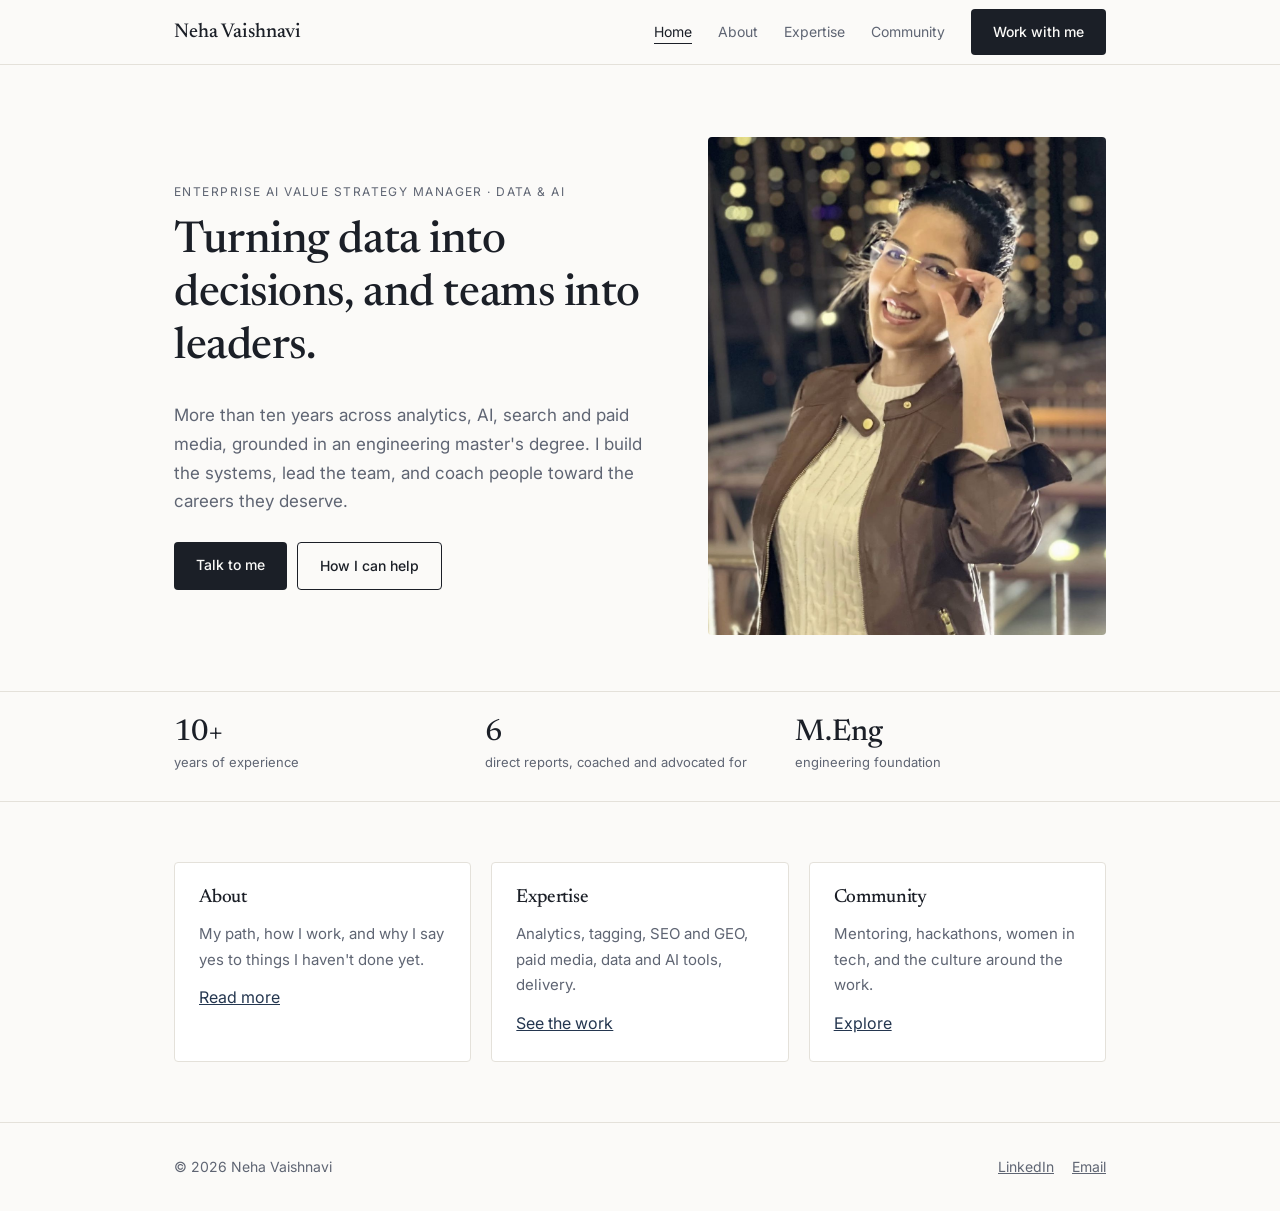
==== index.html @ 12bc591e "Add files via upload" ====
<!DOCTYPE html><html lang="en"><head><meta charset="utf-8"><meta name="viewport" content="width=device-width,initial-scale=1">
<title>Enterprise AI Value Strategy Manager | Neha Vaishnavi</title><meta name="description" content="Neha Vaishnavi, Enterprise AI Value Strategy Manager. Data, AI, analytics and team leadership.">
<link href="https://fonts.googleapis.com/css2?family=Newsreader:ital,wght@0,400;0,500;1,400&family=Inter:wght@400;500&display=swap" rel="stylesheet">
<link rel="stylesheet" href="style.css"></head><body>
<header><div class="w"><a class="logo" href="index.html">Neha Vaishnavi</a><nav><a href="index.html" class=on>Home</a><a href="about.html">About</a><a href="expertise.html">Expertise</a><a href="community.html">Community</a><a class="btn" href="book.html" style="margin-left:26px;color:var(--bg)">Work with me</a></nav></div></header>

<div class="hero"><div class="w"><div><div class="eb">Enterprise AI Value Strategy Manager · Data &amp; AI</div>
<h1>Turning data into decisions, and teams into leaders.</h1>
<p>More than ten years across analytics, AI, search and paid media, grounded in an engineering master's degree. I build the systems, lead the team, and coach people toward the careers they deserve.</p>
<div class="cta"><a class="btn" href="book.html">Talk to me</a><a class="btn o" href="expertise.html">How I can help</a></div></div>
<img class="pic" src="portrait.jpg" alt="Neha Vaishnavi"></div></div>
<div class="stats"><div class="w"><div><b>10+</b><span>years of experience</span></div><div><b>6</b><span>direct reports, coached and advocated for</span></div><div><b>M.Eng</b><span>engineering foundation</span></div></div></div>
<section><div class="w"><div class="cols">
<div class="card"><h3>About</h3><p>My path, how I work, and why I say yes to things I haven't done yet.</p><a href="about.html">Read more</a></div>
<div class="card"><h3>Expertise</h3><p>Analytics, tagging, SEO and GEO, paid media, data and AI tools, delivery.</p><a href="expertise.html">See the work</a></div>
<div class="card"><h3>Community</h3><p>Mentoring, hackathons, women in tech, and the culture around the work.</p><a href="community.html">Explore</a></div></div></div></section>
<footer><div class="w"><span>© <script>document.write(new Date().getFullYear())</script> Neha Vaishnavi</span><span><a href="https://www.linkedin.com/in/YOUR-LINKEDIN">LinkedIn</a><a href="mailto:YOUR-EMAIL">Email</a></span></div></footer></body></html>
---- style.css ----
:root{--bg:#fbfaf8;--ink:#1b1f27;--muted:#5f6573;--line:#e4e1da;--acc:#24364f;--card:#fff}
@media(prefers-color-scheme:dark){:root{--bg:#14161a;--ink:#ecebe7;--muted:#a0a4ae;--line:#2a2d34;--acc:#a9bbd6;--card:#1b1e24}}
*{box-sizing:border-box}html{scroll-behavior:smooth}
body{margin:0;background:var(--bg);color:var(--ink);font:16px/1.7 Inter,system-ui,sans-serif}
h1,h2,h3{font-family:Newsreader,Georgia,serif;font-weight:500;line-height:1.2;margin:0 0 .6em;letter-spacing:-.01em}
h1{font-size:clamp(30px,4.4vw,44px)}h2{font-size:clamp(24px,3vw,30px)}h3{font-size:19px}
a{color:var(--acc)}
.w{max-width:980px;margin:0 auto;padding:0 24px}
header{border-bottom:1px solid var(--line);position:sticky;top:0;background:var(--bg);z-index:9}
header .w{display:flex;justify-content:space-between;align-items:center;height:64px}
.logo{font:500 20px Newsreader,serif;color:var(--ink);text-decoration:none}
nav a{color:var(--muted);text-decoration:none;margin-left:26px;font-size:14px}
nav a:hover,nav a.on{color:var(--ink)}nav a.on{border-bottom:1px solid var(--ink);padding-bottom:3px}
.btn{display:inline-block;background:var(--ink);color:var(--bg)!important;padding:11px 22px;border-radius:4px;font-size:14px;font-weight:500;text-decoration:none}
.btn.o{background:none;color:var(--ink)!important;border:1px solid var(--ink)}
.eb{font-size:12px;letter-spacing:.12em;text-transform:uppercase;color:var(--muted);margin-bottom:14px}
.hero{padding:72px 0 56px}.hero .w{display:grid;grid-template-columns:1.2fr 1fr;gap:56px;align-items:center}
.hero p{color:var(--muted);font-size:17px;max-width:32em}.cta{display:flex;gap:10px;margin-top:26px;flex-wrap:wrap}
.pic{width:100%;aspect-ratio:4/5;object-fit:cover;border-radius:4px;background:var(--line);display:block}
.stats{border-top:1px solid var(--line);border-bottom:1px solid var(--line)}
.stats .w{display:grid;grid-template-columns:repeat(3,1fr);padding-top:26px;padding-bottom:26px}
.stats b{font:500 30px Newsreader,serif;display:block}.stats span{color:var(--muted);font-size:13px}
section{padding:60px 0}.pg{padding:56px 0 20px}.pg p.lead{color:var(--muted);max-width:36em;font-size:17px}
.cols{display:grid;grid-template-columns:repeat(3,1fr);gap:20px}
.card{border:1px solid var(--line);background:var(--card);border-radius:4px;padding:24px}
.card p{color:var(--muted);font-size:15px;margin:0 0 12px}
.two{display:grid;grid-template-columns:1fr 1.2fr;gap:52px;align-items:start}
.rows div{display:grid;grid-template-columns:200px 1fr;gap:24px;padding:20px 0;border-top:1px solid var(--line)}
.rows h3{margin:0}.rows p{margin:0;color:var(--muted)}
.gal{display:grid;grid-template-columns:repeat(auto-fill,minmax(250px,1fr));gap:22px}
.gal img{width:100%;aspect-ratio:4/5;object-fit:cover;border-radius:4px;display:block;background:var(--line)}
.gal figcaption{font-size:13px;color:var(--muted);margin-top:8px}figure{margin:0}
.price{display:grid;grid-template-columns:1fr 1fr;gap:20px;max-width:640px}
.price b{font:500 38px Newsreader,serif;display:block;margin:6px 0}
.note{font-size:14px;color:var(--muted);margin-top:18px;max-width:40em}
q{display:block;font:italic 400 24px/1.4 Newsreader,serif;max-width:26em}q:before,q:after{content:""}
footer{border-top:1px solid var(--line);padding:32px 0;font-size:14px;color:var(--muted)}
footer .w{display:flex;justify-content:space-between;flex-wrap:wrap;gap:10px}footer a{color:var(--muted);margin-left:18px}
@media(max-width:800px){.hero .w,.two,.cols,.price{grid-template-columns:1fr}.hero .pic{max-width:340px}.rows div{grid-template-columns:1fr;gap:6px}nav a:not(.btn){display:none}nav .btn{margin-left:0}}
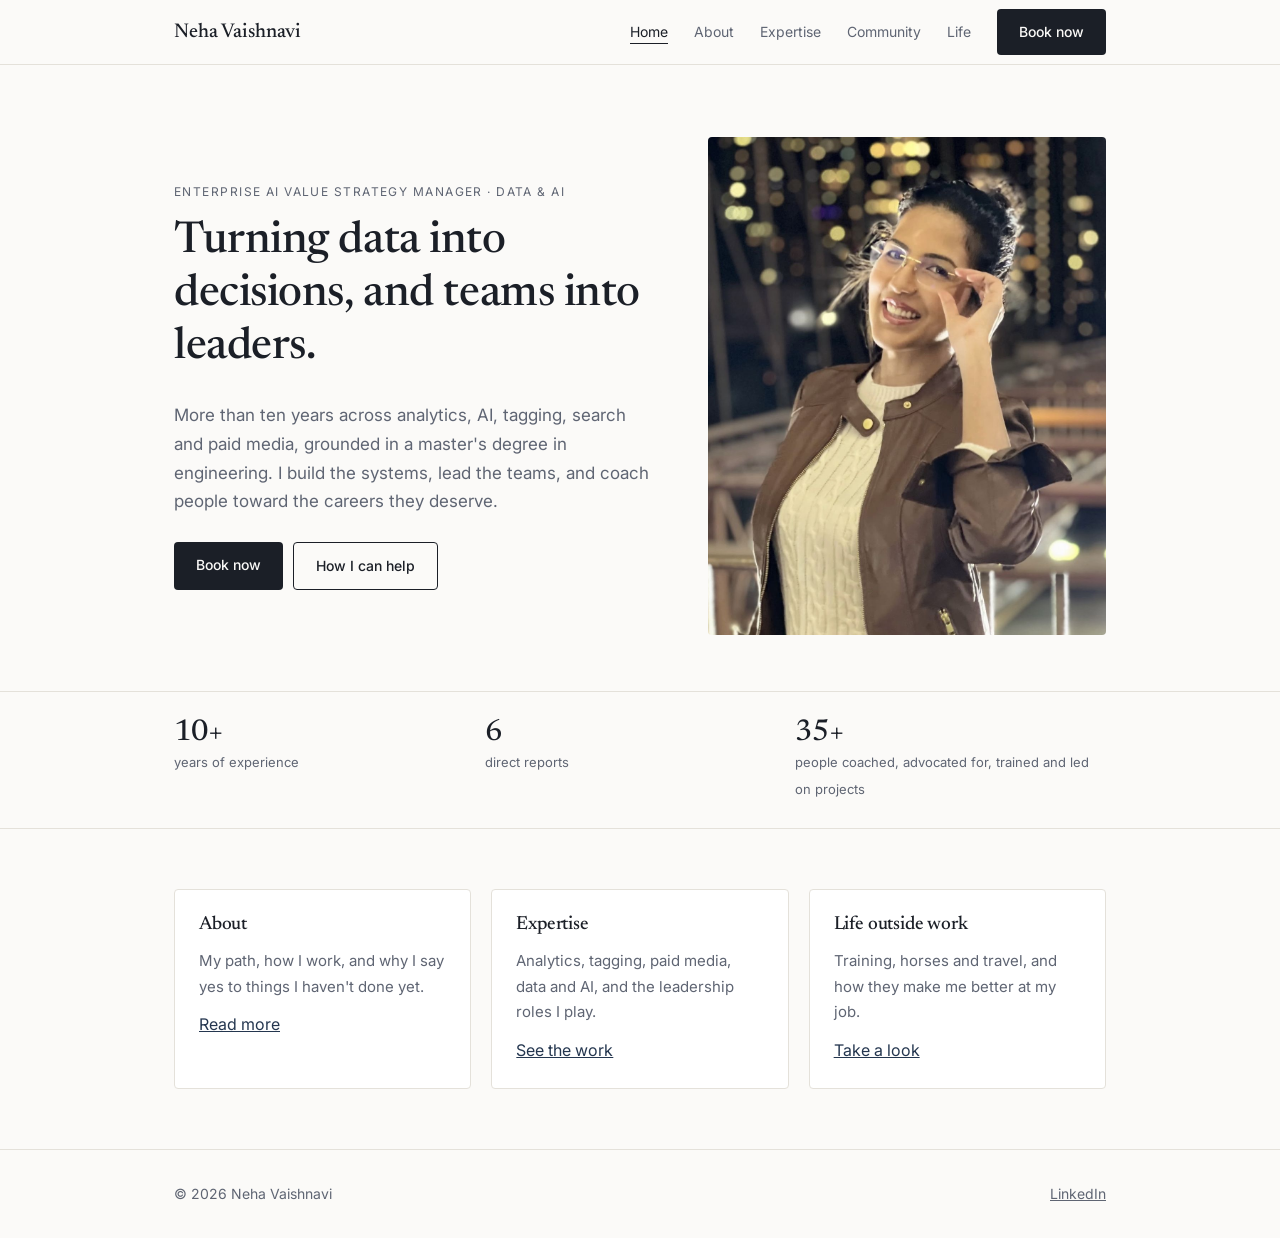
==== commit 9301ed0a: "Add files via upload" ====
--- a/index.html
+++ b/index.html
@@ -1,17 +1,17 @@
 <!DOCTYPE html><html lang="en"><head><meta charset="utf-8"><meta name="viewport" content="width=device-width,initial-scale=1">
-<title>Enterprise AI Value Strategy Manager | Neha Vaishnavi</title><meta name="description" content="Neha Vaishnavi, Enterprise AI Value Strategy Manager. Data, AI, analytics and team leadership.">
+<title>Enterprise AI Value Strategy Manager | Neha Vaishnavi</title><meta name="description" content="Neha Vaishnavi, Enterprise AI Value Strategy Manager. Data, AI, analytics, leadership and career coaching.">
 <link href="https://fonts.googleapis.com/css2?family=Newsreader:ital,wght@0,400;0,500;1,400&family=Inter:wght@400;500&display=swap" rel="stylesheet">
 <link rel="stylesheet" href="style.css"></head><body>
-<header><div class="w"><a class="logo" href="index.html">Neha Vaishnavi</a><nav><a href="index.html" class=on>Home</a><a href="about.html">About</a><a href="expertise.html">Expertise</a><a href="community.html">Community</a><a class="btn" href="book.html" style="margin-left:26px;color:var(--bg)">Work with me</a></nav></div></header>
+<header><div class="w"><a class="logo" href="index.html">Neha Vaishnavi</a><nav><a href="index.html" class=on>Home</a><a href="about.html">About</a><a href="expertise.html">Expertise</a><a href="community.html">Community</a><a href="life.html">Life</a><a class="btn" href="book.html" style="margin-left:26px;color:var(--bg)">Book now</a></nav></div></header>
 
 <div class="hero"><div class="w"><div><div class="eb">Enterprise AI Value Strategy Manager · Data &amp; AI</div>
 <h1>Turning data into decisions, and teams into leaders.</h1>
-<p>More than ten years across analytics, AI, search and paid media, grounded in an engineering master's degree. I build the systems, lead the team, and coach people toward the careers they deserve.</p>
-<div class="cta"><a class="btn" href="book.html">Talk to me</a><a class="btn o" href="expertise.html">How I can help</a></div></div>
+<p>More than ten years across analytics, AI, tagging, search and paid media, grounded in a master's degree in engineering. I build the systems, lead the teams, and coach people toward the careers they deserve.</p>
+<div class="cta"><a class="btn" href="book.html">Book now</a><a class="btn o" href="expertise.html">How I can help</a></div></div>
 <img class="pic" src="portrait.jpg" alt="Neha Vaishnavi"></div></div>
-<div class="stats"><div class="w"><div><b>10+</b><span>years of experience</span></div><div><b>6</b><span>direct reports, coached and advocated for</span></div><div><b>M.Eng</b><span>engineering foundation</span></div></div></div>
+<div class="stats"><div class="w"><div><b>10+</b><span>years of experience</span></div><div><b>6</b><span>direct reports</span></div><div><b>35+</b><span>people coached, advocated for, trained and led on projects</span></div></div></div>
 <section><div class="w"><div class="cols">
 <div class="card"><h3>About</h3><p>My path, how I work, and why I say yes to things I haven't done yet.</p><a href="about.html">Read more</a></div>
-<div class="card"><h3>Expertise</h3><p>Analytics, tagging, SEO and GEO, paid media, data and AI tools, delivery.</p><a href="expertise.html">See the work</a></div>
-<div class="card"><h3>Community</h3><p>Mentoring, hackathons, women in tech, and the culture around the work.</p><a href="community.html">Explore</a></div></div></div></section>
-<footer><div class="w"><span>© <script>document.write(new Date().getFullYear())</script> Neha Vaishnavi</span><span><a href="https://www.linkedin.com/in/YOUR-LINKEDIN">LinkedIn</a><a href="mailto:YOUR-EMAIL">Email</a></span></div></footer></body></html>+<div class="card"><h3>Expertise</h3><p>Analytics, tagging, paid media, data and AI, and the leadership roles I play.</p><a href="expertise.html">See the work</a></div>
+<div class="card"><h3>Life outside work</h3><p>Training, horses and travel, and how they make me better at my job.</p><a href="life.html">Take a look</a></div></div></div></section>
+<footer><div class="w"><span>© <script>document.write(new Date().getFullYear())</script> Neha Vaishnavi</span><span><a href="https://www.linkedin.com/in/nehavaishnavi">LinkedIn</a></span></div></footer></body></html>
--- a/style.css
+++ b/style.css
@@ -37,3 +37,7 @@
 footer{border-top:1px solid var(--line);padding:32px 0;font-size:14px;color:var(--muted)}
 footer .w{display:flex;justify-content:space-between;flex-wrap:wrap;gap:10px}footer a{color:var(--muted);margin-left:18px}
 @media(max-width:800px){.hero .w,.two,.cols,.price{grid-template-columns:1fr}.hero .pic{max-width:340px}.rows div{grid-template-columns:1fr;gap:6px}nav a:not(.btn){display:none}nav .btn{margin-left:0}}
+.chips{display:flex;flex-wrap:wrap;gap:8px;margin:18px 0}.chips span{border:1px solid var(--line);background:var(--card);border-radius:999px;padding:6px 14px;font-size:14px;color:var(--muted)}
+.rows div.l{grid-template-columns:200px 1fr}.rows p+p{margin-top:6px}
+.two.r{grid-template-columns:1.2fr 1fr}
+@media(max-width:800px){.two.r{grid-template-columns:1fr}}
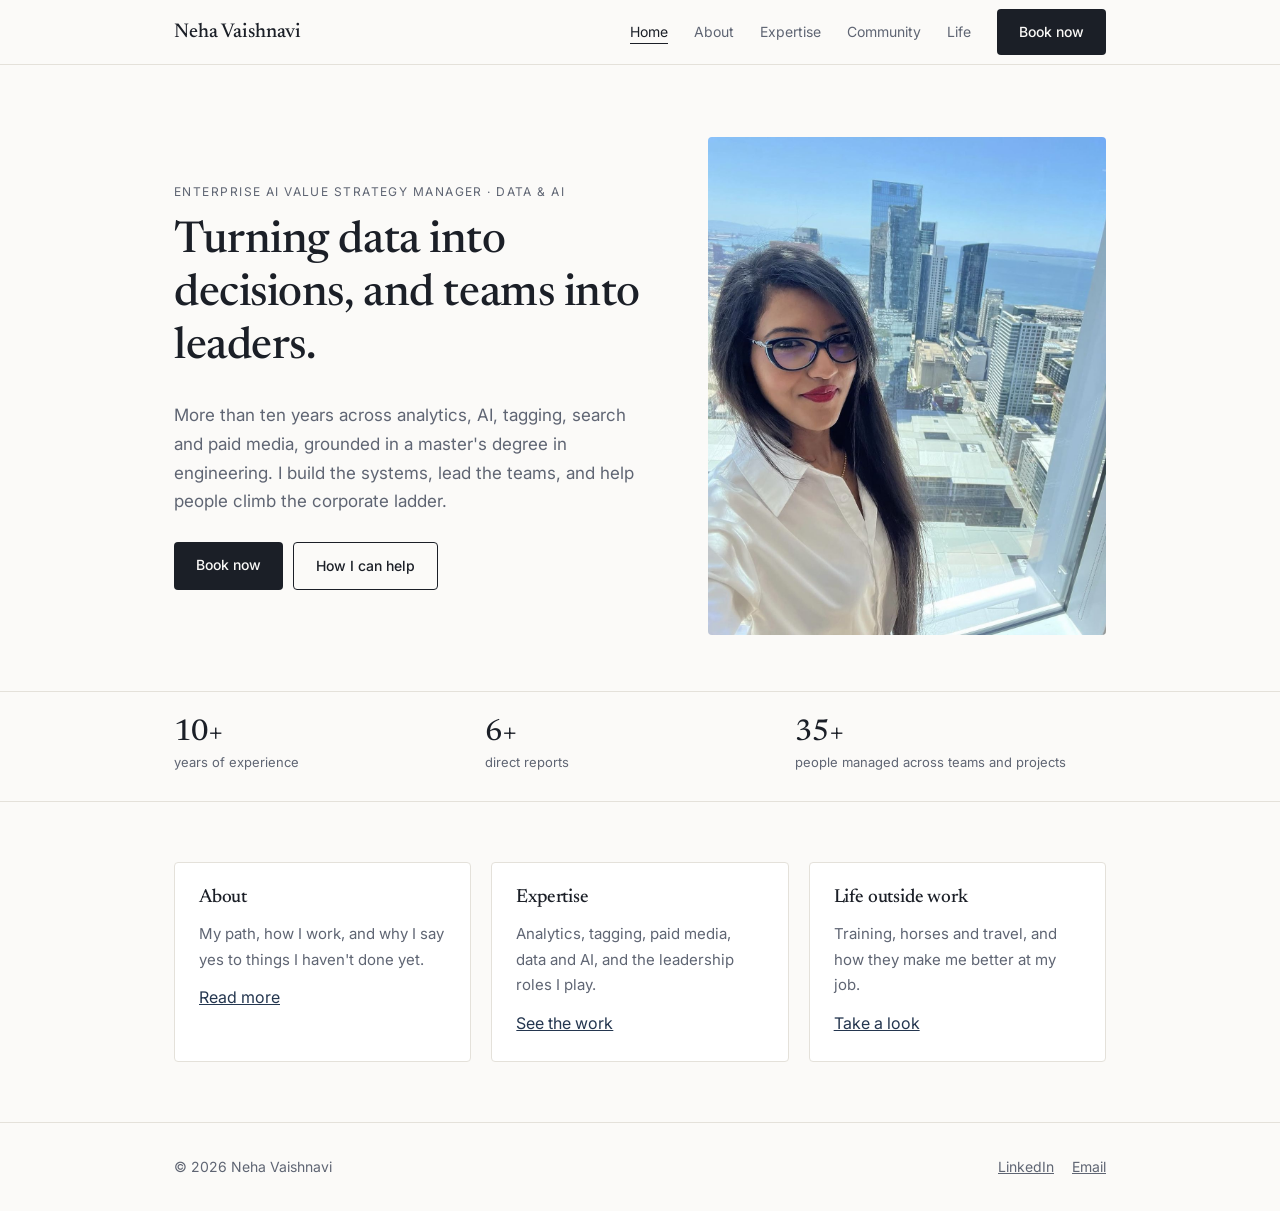
==== commit 3353610a: "Add files via upload" ====
--- a/index.html
+++ b/index.html
@@ -1,17 +1,17 @@
 <!DOCTYPE html><html lang="en"><head><meta charset="utf-8"><meta name="viewport" content="width=device-width,initial-scale=1">
-<title>Enterprise AI Value Strategy Manager | Neha Vaishnavi</title><meta name="description" content="Neha Vaishnavi, Enterprise AI Value Strategy Manager. Data, AI, analytics, leadership and career coaching.">
+<title>Enterprise AI Value Strategy Manager | Neha Vaishnavi</title><meta name="description" content="Neha Vaishnavi, Enterprise AI Value Strategy Manager. Data, AI, analytics, leadership and career advice.">
 <link href="https://fonts.googleapis.com/css2?family=Newsreader:ital,wght@0,400;0,500;1,400&family=Inter:wght@400;500&display=swap" rel="stylesheet">
 <link rel="stylesheet" href="style.css"></head><body>
 <header><div class="w"><a class="logo" href="index.html">Neha Vaishnavi</a><nav><a href="index.html" class=on>Home</a><a href="about.html">About</a><a href="expertise.html">Expertise</a><a href="community.html">Community</a><a href="life.html">Life</a><a class="btn" href="book.html" style="margin-left:26px;color:var(--bg)">Book now</a></nav></div></header>
 
 <div class="hero"><div class="w"><div><div class="eb">Enterprise AI Value Strategy Manager · Data &amp; AI</div>
 <h1>Turning data into decisions, and teams into leaders.</h1>
-<p>More than ten years across analytics, AI, tagging, search and paid media, grounded in a master's degree in engineering. I build the systems, lead the teams, and coach people toward the careers they deserve.</p>
+<p>More than ten years across analytics, AI, tagging, search and paid media, grounded in a master's degree in engineering. I build the systems, lead the teams, and help people climb the corporate ladder.</p>
 <div class="cta"><a class="btn" href="book.html">Book now</a><a class="btn o" href="expertise.html">How I can help</a></div></div>
-<img class="pic" src="portrait.jpg" alt="Neha Vaishnavi"></div></div>
-<div class="stats"><div class="w"><div><b>10+</b><span>years of experience</span></div><div><b>6</b><span>direct reports</span></div><div><b>35+</b><span>people coached, advocated for, trained and led on projects</span></div></div></div>
+<img class="pic" src="window.jpg" alt="Neha Vaishnavi"></div></div>
+<div class="stats"><div class="w"><div><b>10+</b><span>years of experience</span></div><div><b>6+</b><span>direct reports</span></div><div><b>35+</b><span>people managed across teams and projects</span></div></div></div>
 <section><div class="w"><div class="cols">
 <div class="card"><h3>About</h3><p>My path, how I work, and why I say yes to things I haven't done yet.</p><a href="about.html">Read more</a></div>
 <div class="card"><h3>Expertise</h3><p>Analytics, tagging, paid media, data and AI, and the leadership roles I play.</p><a href="expertise.html">See the work</a></div>
 <div class="card"><h3>Life outside work</h3><p>Training, horses and travel, and how they make me better at my job.</p><a href="life.html">Take a look</a></div></div></div></section>
-<footer><div class="w"><span>© <script>document.write(new Date().getFullYear())</script> Neha Vaishnavi</span><span><a href="https://www.linkedin.com/in/nehavaishnavi">LinkedIn</a></span></div></footer></body></html>+<footer><div class="w"><span>© <script>document.write(new Date().getFullYear())</script> Neha Vaishnavi</span><span><a href="https://www.linkedin.com/in/nehavaishnavi/" target="_blank" rel="noopener">LinkedIn</a><a href="mailto:nehavaishnavisr@gmail.com">Email</a></span></div></footer></body></html>
--- a/style.css
+++ b/style.css
@@ -41,3 +41,7 @@
 .rows div.l{grid-template-columns:200px 1fr}.rows p+p{margin-top:6px}
 .two.r{grid-template-columns:1.2fr 1fr}
 @media(max-width:800px){.two.r{grid-template-columns:1fr}}
+.pg p.lead,.note{max-width:none}
+.gal{grid-template-columns:repeat(auto-fit,minmax(280px,1fr))}
+.top{display:grid;grid-template-columns:1fr 320px;gap:52px;align-items:center}
+@media(max-width:800px){.top{grid-template-columns:1fr}.top .pic{max-width:320px}}
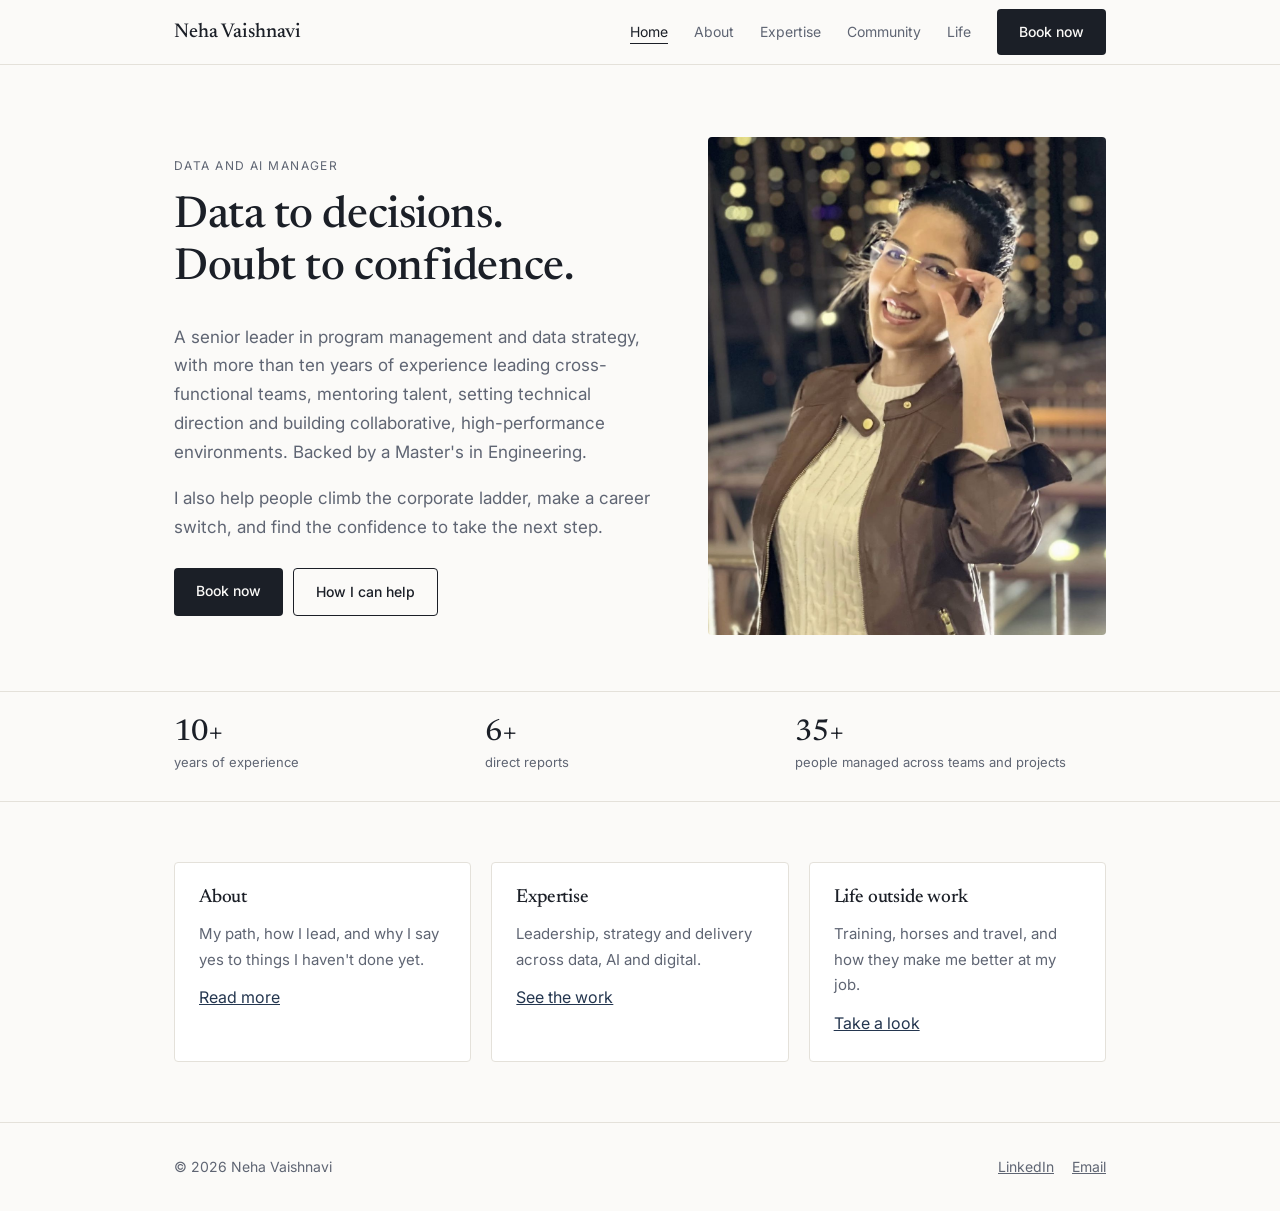
==== commit bf75002b: "Add files via upload" ====
--- a/index.html
+++ b/index.html
@@ -1,17 +1,18 @@
 <!DOCTYPE html><html lang="en"><head><meta charset="utf-8"><meta name="viewport" content="width=device-width,initial-scale=1">
-<title>Enterprise AI Value Strategy Manager | Neha Vaishnavi</title><meta name="description" content="Neha Vaishnavi, Enterprise AI Value Strategy Manager. Data, AI, analytics, leadership and career advice.">
+<title>Data and AI Manager | Neha Vaishnavi</title><meta name="description" content="Neha Vaishnavi, Data and AI Manager. Senior leader in program management and data strategy. Career advice, confidence and growth.">
 <link href="https://fonts.googleapis.com/css2?family=Newsreader:ital,wght@0,400;0,500;1,400&family=Inter:wght@400;500&display=swap" rel="stylesheet">
 <link rel="stylesheet" href="style.css"></head><body>
 <header><div class="w"><a class="logo" href="index.html">Neha Vaishnavi</a><nav><a href="index.html" class=on>Home</a><a href="about.html">About</a><a href="expertise.html">Expertise</a><a href="community.html">Community</a><a href="life.html">Life</a><a class="btn" href="book.html" style="margin-left:26px;color:var(--bg)">Book now</a></nav></div></header>
 
-<div class="hero"><div class="w"><div><div class="eb">Enterprise AI Value Strategy Manager · Data &amp; AI</div>
-<h1>Turning data into decisions, and teams into leaders.</h1>
-<p>More than ten years across analytics, AI, tagging, search and paid media, grounded in a master's degree in engineering. I build the systems, lead the teams, and help people climb the corporate ladder.</p>
+<div class="hero"><div class="w"><div><div class="eb">Data and AI Manager</div>
+<h1>Data to decisions.<br>Doubt to confidence.</h1>
+<p>A senior leader in program management and data strategy, with more than ten years of experience leading cross-functional teams, mentoring talent, setting technical direction and building collaborative, high-performance environments. Backed by a Master's in Engineering.</p>
+<p style="margin-top:14px">I also help people climb the corporate ladder, make a career switch, and find the confidence to take the next step.</p>
 <div class="cta"><a class="btn" href="book.html">Book now</a><a class="btn o" href="expertise.html">How I can help</a></div></div>
-<img class="pic" src="window.jpg" alt="Neha Vaishnavi"></div></div>
+<img class="pic" src="portrait.jpg" alt="Neha Vaishnavi"></div></div>
 <div class="stats"><div class="w"><div><b>10+</b><span>years of experience</span></div><div><b>6+</b><span>direct reports</span></div><div><b>35+</b><span>people managed across teams and projects</span></div></div></div>
 <section><div class="w"><div class="cols">
-<div class="card"><h3>About</h3><p>My path, how I work, and why I say yes to things I haven't done yet.</p><a href="about.html">Read more</a></div>
-<div class="card"><h3>Expertise</h3><p>Analytics, tagging, paid media, data and AI, and the leadership roles I play.</p><a href="expertise.html">See the work</a></div>
+<div class="card"><h3>About</h3><p>My path, how I lead, and why I say yes to things I haven't done yet.</p><a href="about.html">Read more</a></div>
+<div class="card"><h3>Expertise</h3><p>Leadership, strategy and delivery across data, AI and digital.</p><a href="expertise.html">See the work</a></div>
 <div class="card"><h3>Life outside work</h3><p>Training, horses and travel, and how they make me better at my job.</p><a href="life.html">Take a look</a></div></div></div></section>
 <footer><div class="w"><span>© <script>document.write(new Date().getFullYear())</script> Neha Vaishnavi</span><span><a href="https://www.linkedin.com/in/nehavaishnavi/" target="_blank" rel="noopener">LinkedIn</a><a href="mailto:nehavaishnavisr@gmail.com">Email</a></span></div></footer></body></html>
--- a/style.css
+++ b/style.css
@@ -45,3 +45,7 @@
 .gal{grid-template-columns:repeat(auto-fit,minmax(280px,1fr))}
 .top{display:grid;grid-template-columns:1fr 320px;gap:52px;align-items:center}
 @media(max-width:800px){.top{grid-template-columns:1fr}.top .pic{max-width:320px}}
+.top{grid-template-columns:1fr 340px;gap:44px;align-items:start}
+.top .pg-pic{aspect-ratio:1/1;object-position:center 22%}
+.top .chips{margin:16px 0 20px}.top h1{margin-bottom:.4em}
+.rows p{max-width:none}
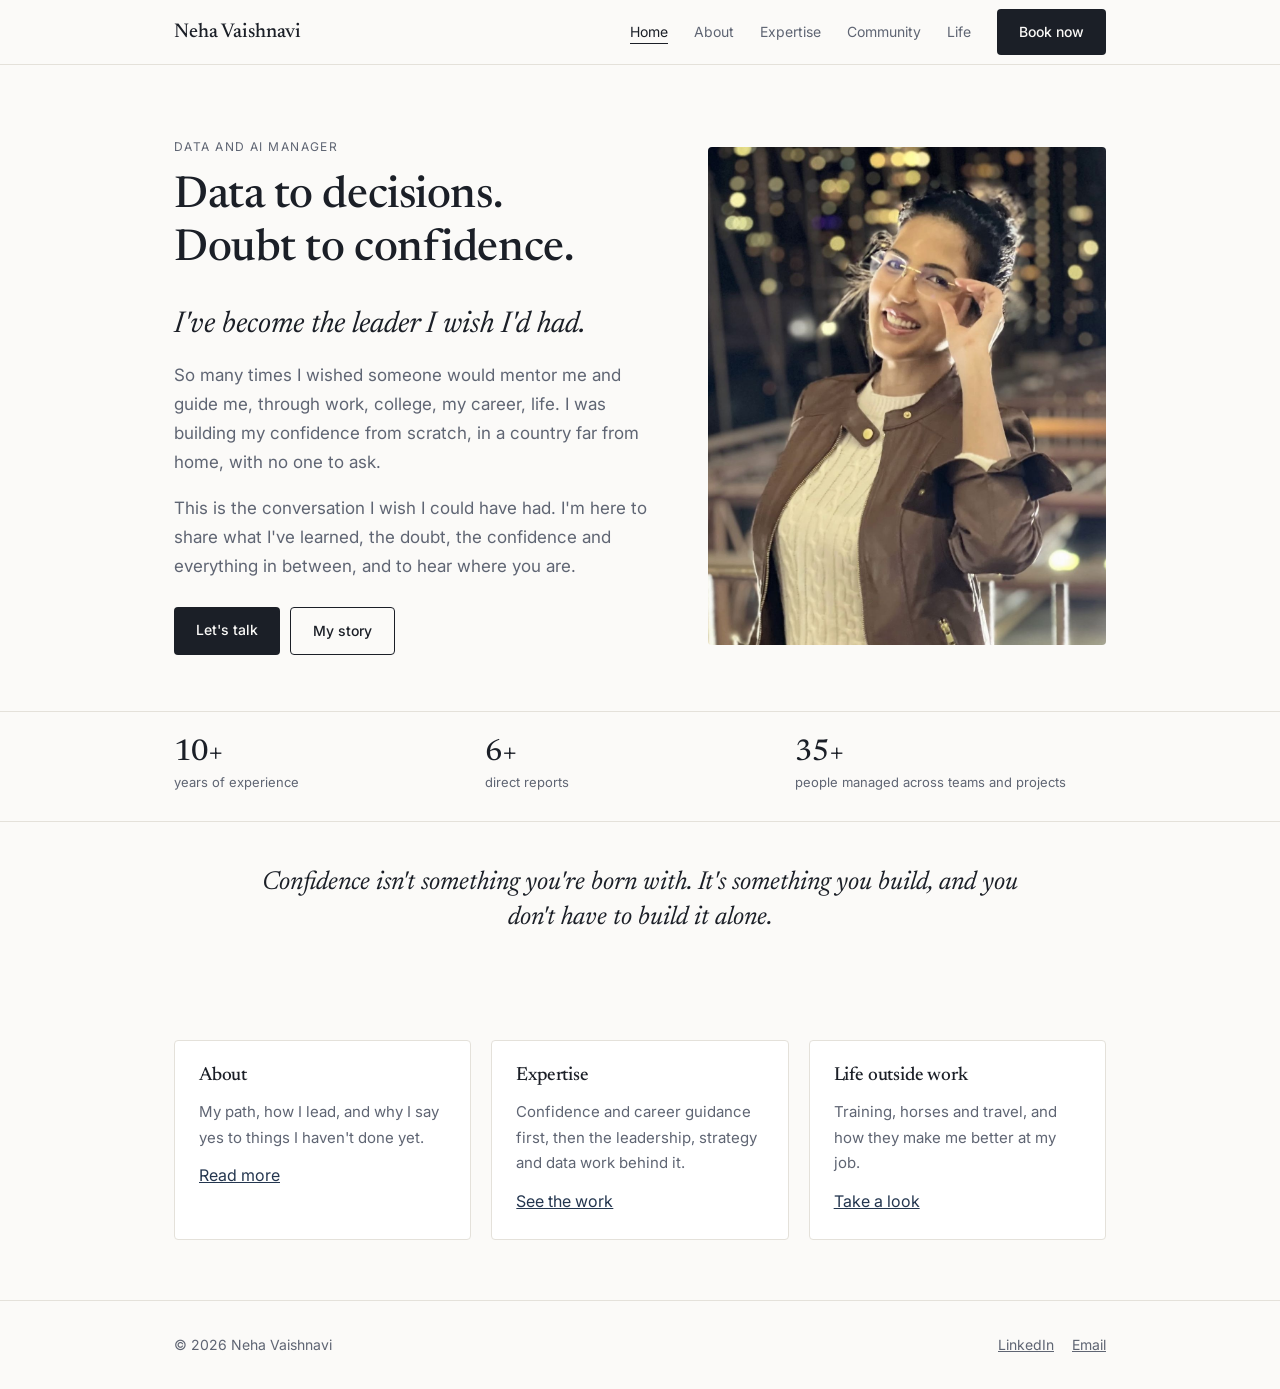
==== commit f00ab463: "Add files via upload" ====
--- a/index.html
+++ b/index.html
@@ -1,4 +1,12 @@
-<!DOCTYPE html><html lang="en"><head><meta charset="utf-8"><meta name="viewport" content="width=device-width,initial-scale=1">
+<!DOCTYPE html><html lang="en"><head>
+<!-- Google tag (gtag.js) -->
+<script async src="https://www.googletagmanager.com/gtag/js?id=G-RD44J4SJ85"></script>
+<script>
+  window.dataLayer = window.dataLayer || [];
+  function gtag(){dataLayer.push(arguments);}
+  gtag('js', new Date());
+  gtag('config', 'G-RD44J4SJ85');
+</script><meta charset="utf-8"><meta name="viewport" content="width=device-width,initial-scale=1">
 <title>Data and AI Manager | Neha Vaishnavi</title><meta name="description" content="Neha Vaishnavi, Data and AI Manager. Senior leader in program management and data strategy. Career advice, confidence and growth.">
 <link href="https://fonts.googleapis.com/css2?family=Newsreader:ital,wght@0,400;0,500;1,400&family=Inter:wght@400;500&display=swap" rel="stylesheet">
 <link rel="stylesheet" href="style.css"></head><body>
@@ -6,13 +14,15 @@
 
 <div class="hero"><div class="w"><div><div class="eb">Data and AI Manager</div>
 <h1>Data to decisions.<br>Doubt to confidence.</h1>
-<p>A senior leader in program management and data strategy, with more than ten years of experience leading cross-functional teams, mentoring talent, setting technical direction and building collaborative, high-performance environments. Backed by a Master's in Engineering.</p>
-<p style="margin-top:14px">I also help people climb the corporate ladder, make a career switch, and find the confidence to take the next step.</p>
-<div class="cta"><a class="btn" href="book.html">Book now</a><a class="btn o" href="expertise.html">How I can help</a></div></div>
+<p class="big">I've become the leader I wish I'd had.</p>
+<p>So many times I wished someone would mentor me and guide me, through work, college, my career, life. I was building my confidence from scratch, in a country far from home, with no one to ask.</p>
+<p style="margin-top:14px">This is the conversation I wish I could have had. I'm here to share what I've learned, the doubt, the confidence and everything in between, and to hear where you are.</p>
+<div class="cta"><a class="btn" href="book.html">Let's talk</a><a class="btn o" href="about.html">My story</a></div></div>
 <img class="pic" src="portrait.jpg" alt="Neha Vaishnavi"></div></div>
 <div class="stats"><div class="w"><div><b>10+</b><span>years of experience</span></div><div><b>6+</b><span>direct reports</span></div><div><b>35+</b><span>people managed across teams and projects</span></div></div></div>
+<div class="qt"><div class="w"><p>Confidence isn't something you're born with. It's something you build, and you don't have to build it alone.</p></div></div>
 <section><div class="w"><div class="cols">
 <div class="card"><h3>About</h3><p>My path, how I lead, and why I say yes to things I haven't done yet.</p><a href="about.html">Read more</a></div>
-<div class="card"><h3>Expertise</h3><p>Leadership, strategy and delivery across data, AI and digital.</p><a href="expertise.html">See the work</a></div>
+<div class="card"><h3>Expertise</h3><p>Confidence and career guidance first, then the leadership, strategy and data work behind it.</p><a href="expertise.html">See the work</a></div>
 <div class="card"><h3>Life outside work</h3><p>Training, horses and travel, and how they make me better at my job.</p><a href="life.html">Take a look</a></div></div></div></section>
 <footer><div class="w"><span>© <script>document.write(new Date().getFullYear())</script> Neha Vaishnavi</span><span><a href="https://www.linkedin.com/in/nehavaishnavi/" target="_blank" rel="noopener">LinkedIn</a><a href="mailto:nehavaishnavisr@gmail.com">Email</a></span></div></footer></body></html>
--- a/style.css
+++ b/style.css
@@ -46,6 +46,12 @@
 .top{display:grid;grid-template-columns:1fr 320px;gap:52px;align-items:center}
 @media(max-width:800px){.top{grid-template-columns:1fr}.top .pic{max-width:320px}}
 .top{grid-template-columns:1fr 340px;gap:44px;align-items:start}
-.top .pg-pic{aspect-ratio:1/1;object-position:center 22%}
+
 .top .chips{margin:16px 0 20px}.top h1{margin-bottom:.4em}
 .rows p{max-width:none}
+
+.hero p.big{font:italic 400 30px/1.25 Newsreader,serif;color:var(--ink);margin-bottom:16px}
+.qt{padding:44px 0;text-align:center}.qt p{font:italic 400 26px/1.35 Newsreader,serif;max-width:30em;margin:0 auto;color:var(--ink)}
+.gal figcaption{font-size:14px;line-height:1.45;margin-top:10px}.gal figcaption b{display:block;font:500 19px Newsreader,serif;color:var(--ink);margin-bottom:3px}
+.top{align-items:start}
+.top .pg-pic{aspect-ratio:auto;height:auto;object-fit:contain;object-position:top}
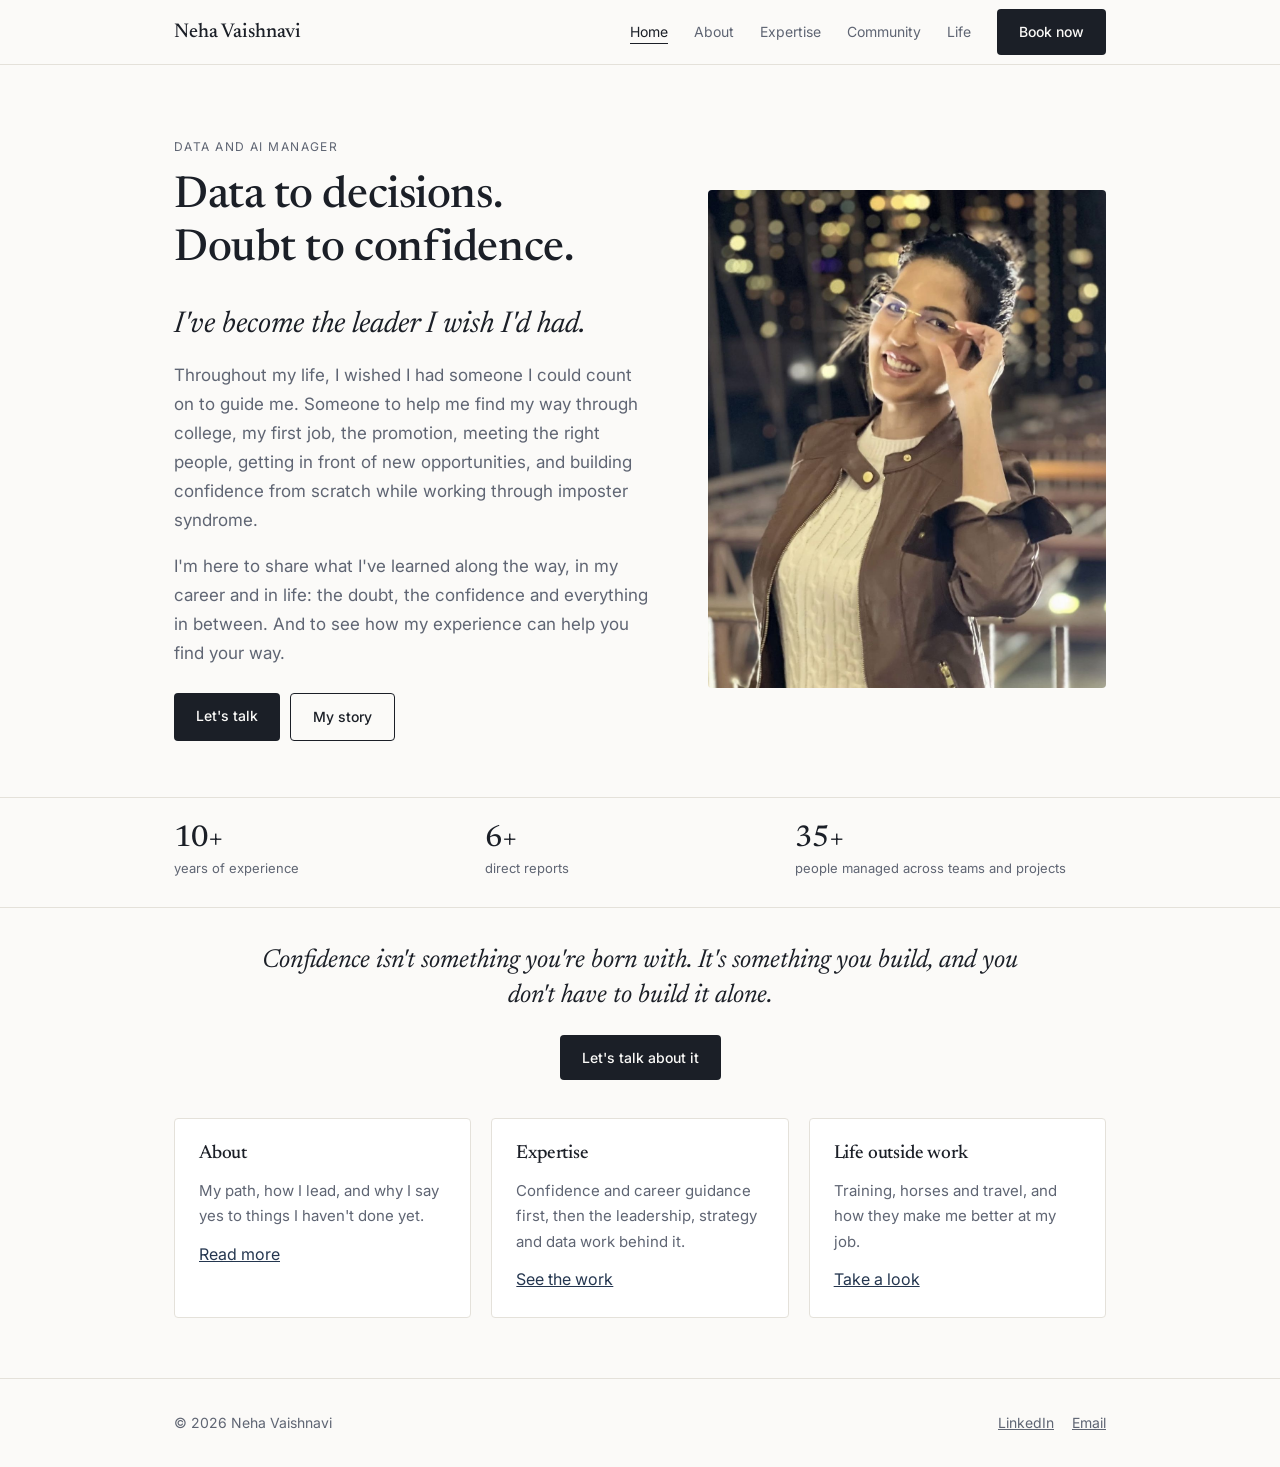
==== commit 6b3a32ea: "Add files via upload" ====
--- a/index.html
+++ b/index.html
@@ -15,13 +15,13 @@
 <div class="hero"><div class="w"><div><div class="eb">Data and AI Manager</div>
 <h1>Data to decisions.<br>Doubt to confidence.</h1>
 <p class="big">I've become the leader I wish I'd had.</p>
-<p>So many times I wished someone would mentor me and guide me, through work, college, my career, life. I was building my confidence from scratch, in a country far from home, with no one to ask.</p>
-<p style="margin-top:14px">This is the conversation I wish I could have had. I'm here to share what I've learned, the doubt, the confidence and everything in between, and to hear where you are.</p>
+<p>Throughout my life, I wished I had someone I could count on to guide me. Someone to help me find my way through college, my first job, the promotion, meeting the right people, getting in front of new opportunities, and building confidence from scratch while working through imposter syndrome.</p>
+<p style="margin-top:14px">I'm here to share what I've learned along the way, in my career and in life: the doubt, the confidence and everything in between. And to see how my experience can help you find your way.</p>
 <div class="cta"><a class="btn" href="book.html">Let's talk</a><a class="btn o" href="about.html">My story</a></div></div>
 <img class="pic" src="portrait.jpg" alt="Neha Vaishnavi"></div></div>
 <div class="stats"><div class="w"><div><b>10+</b><span>years of experience</span></div><div><b>6+</b><span>direct reports</span></div><div><b>35+</b><span>people managed across teams and projects</span></div></div></div>
-<div class="qt"><div class="w"><p>Confidence isn't something you're born with. It's something you build, and you don't have to build it alone.</p></div></div>
-<section><div class="w"><div class="cols">
+<div class="qt"><div class="w"><p>Confidence isn't something you're born with. It's something you build, and you don't have to build it alone.</p><a class="btn" href="book.html">Let's talk about it</a></div></div>
+<section style="padding-top:8px"><div class="w"><div class="cols">
 <div class="card"><h3>About</h3><p>My path, how I lead, and why I say yes to things I haven't done yet.</p><a href="about.html">Read more</a></div>
 <div class="card"><h3>Expertise</h3><p>Confidence and career guidance first, then the leadership, strategy and data work behind it.</p><a href="expertise.html">See the work</a></div>
 <div class="card"><h3>Life outside work</h3><p>Training, horses and travel, and how they make me better at my job.</p><a href="life.html">Take a look</a></div></div></div></section>
--- a/style.css
+++ b/style.css
@@ -55,3 +55,6 @@
 .gal figcaption{font-size:14px;line-height:1.45;margin-top:10px}.gal figcaption b{display:block;font:500 19px Newsreader,serif;color:var(--ink);margin-bottom:3px}
 .top{align-items:start}
 .top .pg-pic{aspect-ratio:auto;height:auto;object-fit:contain;object-position:top}
+
+.qt{padding:36px 0 30px}.qt p{margin-bottom:20px}
+.story>*{max-width:44em}.story p{margin:0 0 14px}.story h2{margin-bottom:16px}
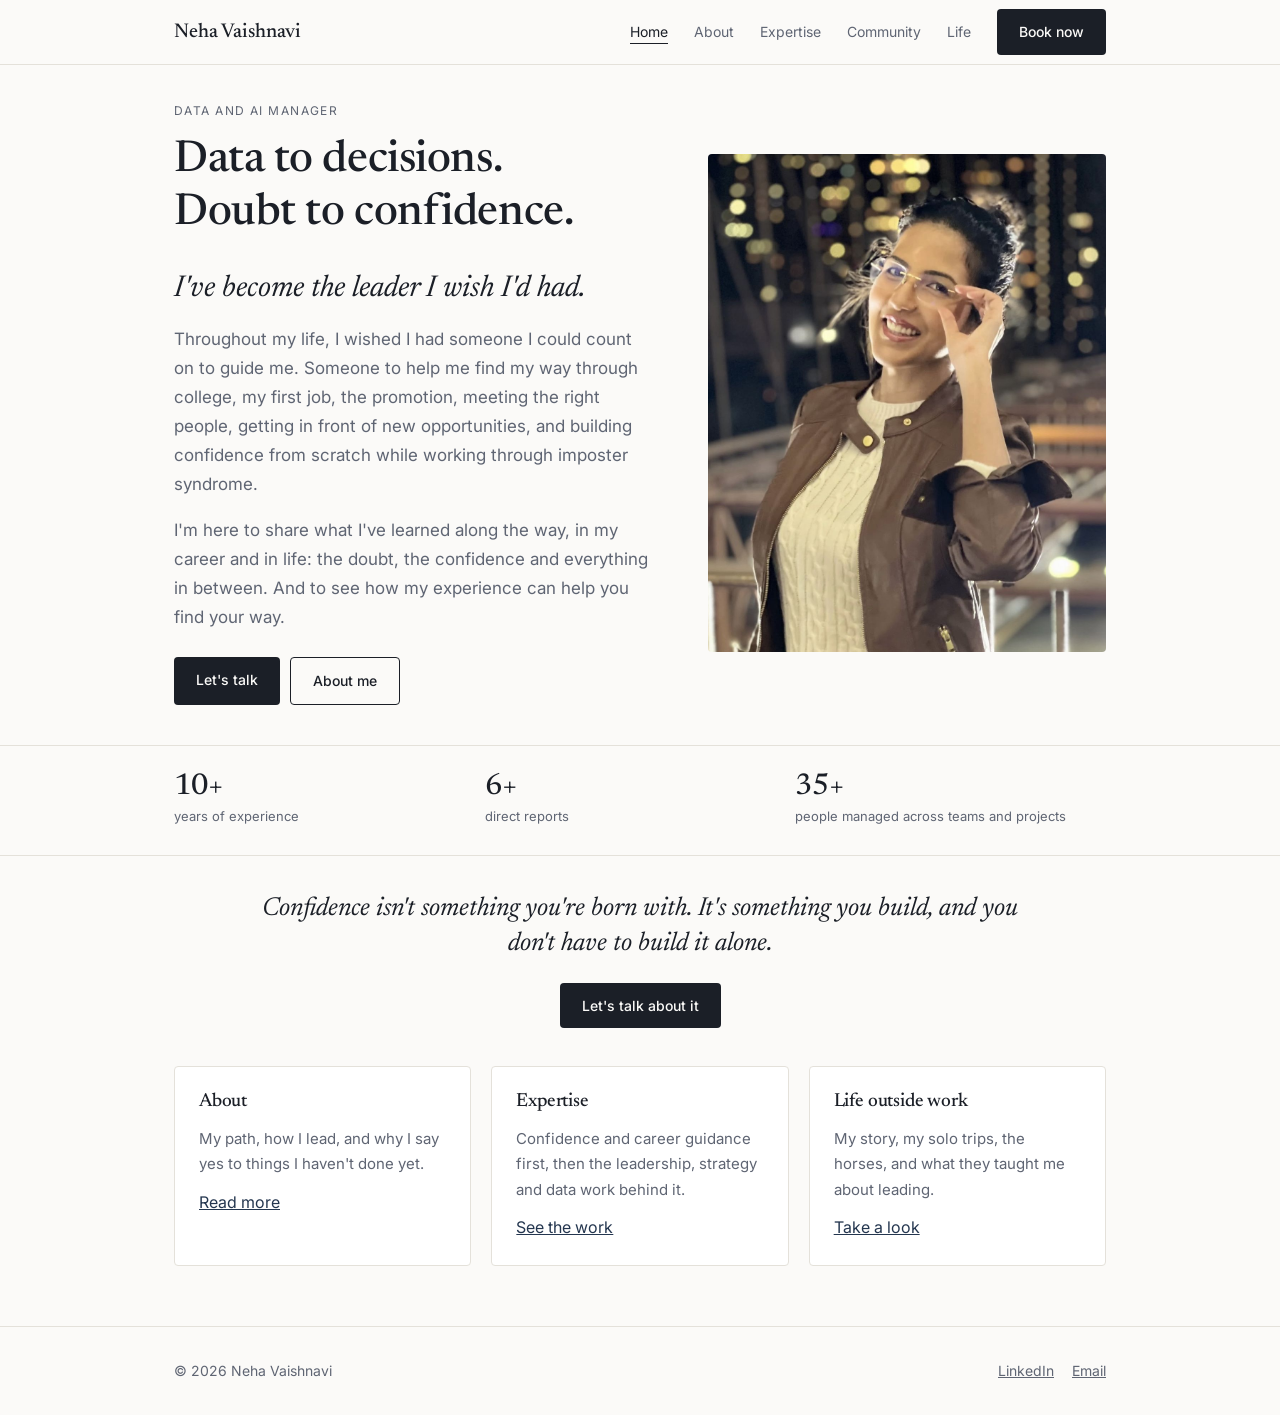
==== commit 416fd2f9: "Add files via upload" ====
--- a/index.html
+++ b/index.html
@@ -17,12 +17,12 @@
 <p class="big">I've become the leader I wish I'd had.</p>
 <p>Throughout my life, I wished I had someone I could count on to guide me. Someone to help me find my way through college, my first job, the promotion, meeting the right people, getting in front of new opportunities, and building confidence from scratch while working through imposter syndrome.</p>
 <p style="margin-top:14px">I'm here to share what I've learned along the way, in my career and in life: the doubt, the confidence and everything in between. And to see how my experience can help you find your way.</p>
-<div class="cta"><a class="btn" href="book.html">Let's talk</a><a class="btn o" href="about.html">My story</a></div></div>
+<div class="cta"><a class="btn" href="book.html">Let's talk</a><a class="btn o" href="about.html">About me</a></div></div>
 <img class="pic" src="portrait.jpg" alt="Neha Vaishnavi"></div></div>
 <div class="stats"><div class="w"><div><b>10+</b><span>years of experience</span></div><div><b>6+</b><span>direct reports</span></div><div><b>35+</b><span>people managed across teams and projects</span></div></div></div>
 <div class="qt"><div class="w"><p>Confidence isn't something you're born with. It's something you build, and you don't have to build it alone.</p><a class="btn" href="book.html">Let's talk about it</a></div></div>
 <section style="padding-top:8px"><div class="w"><div class="cols">
 <div class="card"><h3>About</h3><p>My path, how I lead, and why I say yes to things I haven't done yet.</p><a href="about.html">Read more</a></div>
 <div class="card"><h3>Expertise</h3><p>Confidence and career guidance first, then the leadership, strategy and data work behind it.</p><a href="expertise.html">See the work</a></div>
-<div class="card"><h3>Life outside work</h3><p>Training, horses and travel, and how they make me better at my job.</p><a href="life.html">Take a look</a></div></div></div></section>
+<div class="card"><h3>Life outside work</h3><p>My story, my solo trips, the horses, and what they taught me about leading.</p><a href="life.html">Take a look</a></div></div></div></section>
 <footer><div class="w"><span>© <script>document.write(new Date().getFullYear())</script> Neha Vaishnavi</span><span><a href="https://www.linkedin.com/in/nehavaishnavi/" target="_blank" rel="noopener">LinkedIn</a><a href="mailto:nehavaishnavisr@gmail.com">Email</a></span></div></footer></body></html>
--- a/style.css
+++ b/style.css
@@ -58,3 +58,8 @@
 
 .qt{padding:36px 0 30px}.qt p{margin-bottom:20px}
 .story>*{max-width:44em}.story p{margin:0 0 14px}.story h2{margin-bottom:16px}
+
+.hero{padding:36px 0 40px}
+.lf{padding:34px 0 0}.lf h1{margin-bottom:.25em}.lf p.lead{margin-bottom:14px}
+.sto div{padding:11px 0;gap:24px;grid-template-columns:210px 1fr}.sto h3{font-size:17px}.sto p{font-size:15px;line-height:1.5;max-width:none}
+@media(max-width:800px){.sto div{grid-template-columns:1fr;gap:4px}}
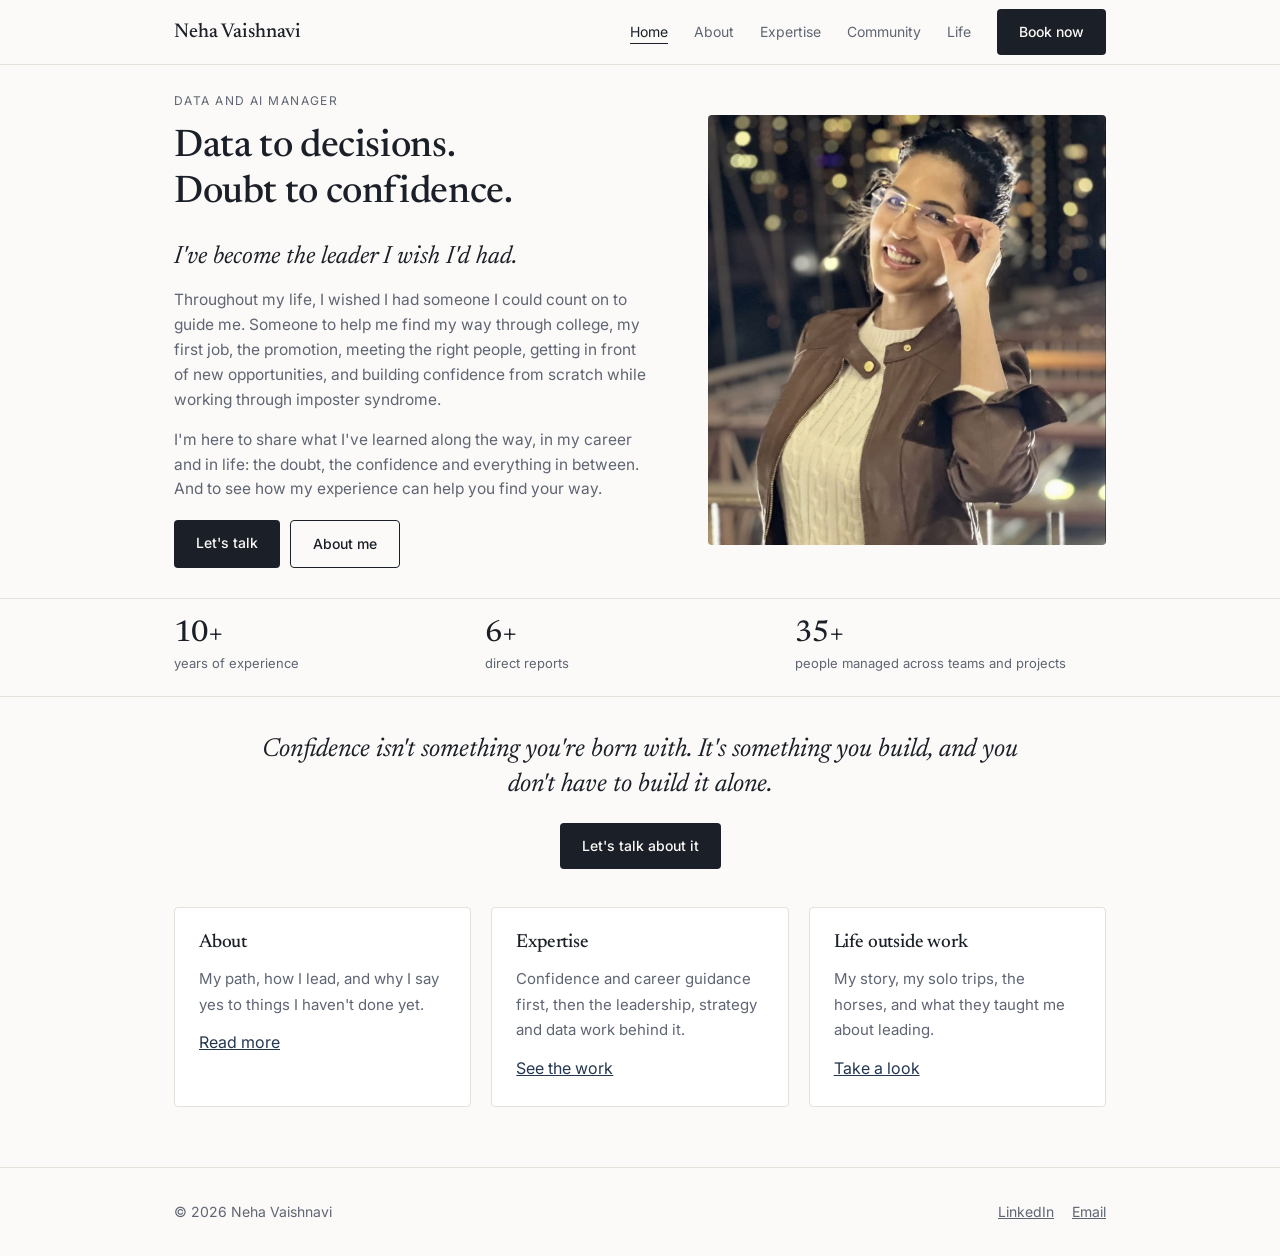
==== commit 1e7f6b49: "Add files via upload" ====
--- a/index.html
+++ b/index.html
@@ -10,19 +10,19 @@
 <title>Data and AI Manager | Neha Vaishnavi</title><meta name="description" content="Neha Vaishnavi, Data and AI Manager. Senior leader in program management and data strategy. Career advice, confidence and growth.">
 <link href="https://fonts.googleapis.com/css2?family=Newsreader:ital,wght@0,400;0,500;1,400&family=Inter:wght@400;500&display=swap" rel="stylesheet">
 <link rel="stylesheet" href="style.css"></head><body>
-<header><div class="w"><a class="logo" href="index.html">Neha Vaishnavi</a><nav><a href="index.html" class=on>Home</a><a href="about.html">About</a><a href="expertise.html">Expertise</a><a href="community.html">Community</a><a href="life.html">Life</a><a class="btn" href="book.html" style="margin-left:26px;color:var(--bg)">Book now</a></nav></div></header>
+<header><div class="w"><a class="logo" href="/">Neha Vaishnavi</a><nav><a href="/" class=on>Home</a><a href="/about">About</a><a href="/expertise">Expertise</a><a href="/community">Community</a><a href="/life">Life</a><a class="btn" href="/book" style="margin-left:26px;color:var(--bg)">Book now</a></nav><button class="mb" type="button" aria-label="Menu" onclick="document.body.classList.toggle('mo')"><span></span><span></span><span></span></button></div><div class="mm"><a href="/" class=on>Home</a><a href="/about">About</a><a href="/expertise">Expertise</a><a href="/community">Community</a><a href="/life">Life</a></div></header>
 
 <div class="hero"><div class="w"><div><div class="eb">Data and AI Manager</div>
 <h1>Data to decisions.<br>Doubt to confidence.</h1>
 <p class="big">I've become the leader I wish I'd had.</p>
 <p>Throughout my life, I wished I had someone I could count on to guide me. Someone to help me find my way through college, my first job, the promotion, meeting the right people, getting in front of new opportunities, and building confidence from scratch while working through imposter syndrome.</p>
 <p style="margin-top:14px">I'm here to share what I've learned along the way, in my career and in life: the doubt, the confidence and everything in between. And to see how my experience can help you find your way.</p>
-<div class="cta"><a class="btn" href="book.html">Let's talk</a><a class="btn o" href="about.html">About me</a></div></div>
+<div class="cta"><a class="btn" href="/book">Let's talk</a><a class="btn o" href="/about">About me</a></div></div>
 <img class="pic" src="portrait.jpg" alt="Neha Vaishnavi"></div></div>
 <div class="stats"><div class="w"><div><b>10+</b><span>years of experience</span></div><div><b>6+</b><span>direct reports</span></div><div><b>35+</b><span>people managed across teams and projects</span></div></div></div>
-<div class="qt"><div class="w"><p>Confidence isn't something you're born with. It's something you build, and you don't have to build it alone.</p><a class="btn" href="book.html">Let's talk about it</a></div></div>
+<div class="qt"><div class="w"><p>Confidence isn't something you're born with. It's something you build, and you don't have to build it alone.</p><a class="btn" href="/book">Let's talk about it</a></div></div>
 <section style="padding-top:8px"><div class="w"><div class="cols">
-<div class="card"><h3>About</h3><p>My path, how I lead, and why I say yes to things I haven't done yet.</p><a href="about.html">Read more</a></div>
-<div class="card"><h3>Expertise</h3><p>Confidence and career guidance first, then the leadership, strategy and data work behind it.</p><a href="expertise.html">See the work</a></div>
-<div class="card"><h3>Life outside work</h3><p>My story, my solo trips, the horses, and what they taught me about leading.</p><a href="life.html">Take a look</a></div></div></div></section>
+<div class="card"><h3>About</h3><p>My path, how I lead, and why I say yes to things I haven't done yet.</p><a href="/about">Read more</a></div>
+<div class="card"><h3>Expertise</h3><p>Confidence and career guidance first, then the leadership, strategy and data work behind it.</p><a href="/expertise">See the work</a></div>
+<div class="card"><h3>Life outside work</h3><p>My story, my solo trips, the horses, and what they taught me about leading.</p><a href="/life">Take a look</a></div></div></div></section>
 <footer><div class="w"><span>© <script>document.write(new Date().getFullYear())</script> Neha Vaishnavi</span><span><a href="https://www.linkedin.com/in/nehavaishnavi/" target="_blank" rel="noopener">LinkedIn</a><a href="mailto:nehavaishnavisr@gmail.com">Email</a></span></div></footer></body></html>
--- a/style.css
+++ b/style.css
@@ -63,3 +63,46 @@
 .lf{padding:34px 0 0}.lf h1{margin-bottom:.25em}.lf p.lead{margin-bottom:14px}
 .sto div{padding:11px 0;gap:24px;grid-template-columns:210px 1fr}.sto h3{font-size:17px}.sto p{font-size:15px;line-height:1.5;max-width:none}
 @media(max-width:800px){.sto div{grid-template-columns:1fr;gap:4px}}
+
+/* v6 */
+.hero{padding:26px 0 30px}.hero h1{font-size:clamp(28px,3.4vw,38px);margin-bottom:.35em}
+.hero p{font-size:15.5px;line-height:1.6}.hero p.big{font-size:25px;margin-bottom:10px}
+.hero .cta{margin-top:18px}.hero .pic{max-height:430px}
+.stats .w{padding-top:20px;padding-bottom:20px}
+.wide{max-width:1180px}
+.xp div{grid-template-columns:190px 1fr;gap:28px;padding:11px 0}.xp h3{font-size:16.5px;line-height:1.35}.xp p{font-size:14.5px;line-height:1.55}
+.pg.xh{padding:36px 0 6px}.xh h1{margin-bottom:.2em}.xh p.lead{font-size:16px}
+.sto div{grid-template-columns:190px 1fr;gap:28px;padding:8px 0}.sto h3{font-size:16.5px}.sto p{font-size:14.5px;line-height:1.5;white-space:normal}
+@media(max-width:800px){.xp div{grid-template-columns:1fr;gap:4px}.hero .pic{max-height:none}}
+
+.lf{padding-top:20px}.lf h1{font-size:clamp(28px,3.4vw,38px)}.lf p.lead{font-size:15.5px;margin-bottom:10px}
+
+/* mobile menu */
+.mb,.mm{display:none}
+@media(max-width:800px){
+ header .w{height:60px}
+ .mb{display:flex;flex-direction:column;justify-content:center;gap:5px;width:42px;height:42px;margin-left:10px;background:none;border:1px solid var(--line);border-radius:4px;padding:0 11px;cursor:pointer}
+ .mb span{display:block;height:2px;background:var(--ink);border-radius:1px}
+ header nav{display:flex;align-items:center;margin-left:auto}
+ header nav .btn{margin-left:0!important;padding:9px 16px}
+ .mm{flex-direction:column;border-top:1px solid var(--line);background:var(--bg);padding:6px 24px 12px}
+ body.mo .mm{display:flex}
+ .mm a{padding:13px 0;border-bottom:1px solid var(--line);color:var(--ink);text-decoration:none;font-size:17px}
+ .mm a.on{font-family:Newsreader,serif;font-weight:500}
+ .mm a:last-child{border-bottom:0}
+ .logo{font-size:19px}
+}
+@media(max-width:800px){
+ .sto div,.xp div,.rows div{grid-template-columns:1fr!important;gap:3px!important}
+ .sto div,.xp div{padding:12px 0!important}
+ .wide{max-width:none}
+ .lf{padding-top:24px}
+ .stats .w{gap:10px}.stats b{font-size:26px}
+ .hero{padding:22px 0 26px}.hero .w{gap:26px}
+ .gal{grid-template-columns:1fr}
+}
+@media(max-width:800px){
+ .top,.two,.two.r{grid-template-columns:1fr!important;gap:22px!important}
+ .top .pg-pic,.two .pic{max-width:100%;width:100%}
+ .pg{padding-top:30px}
+}
